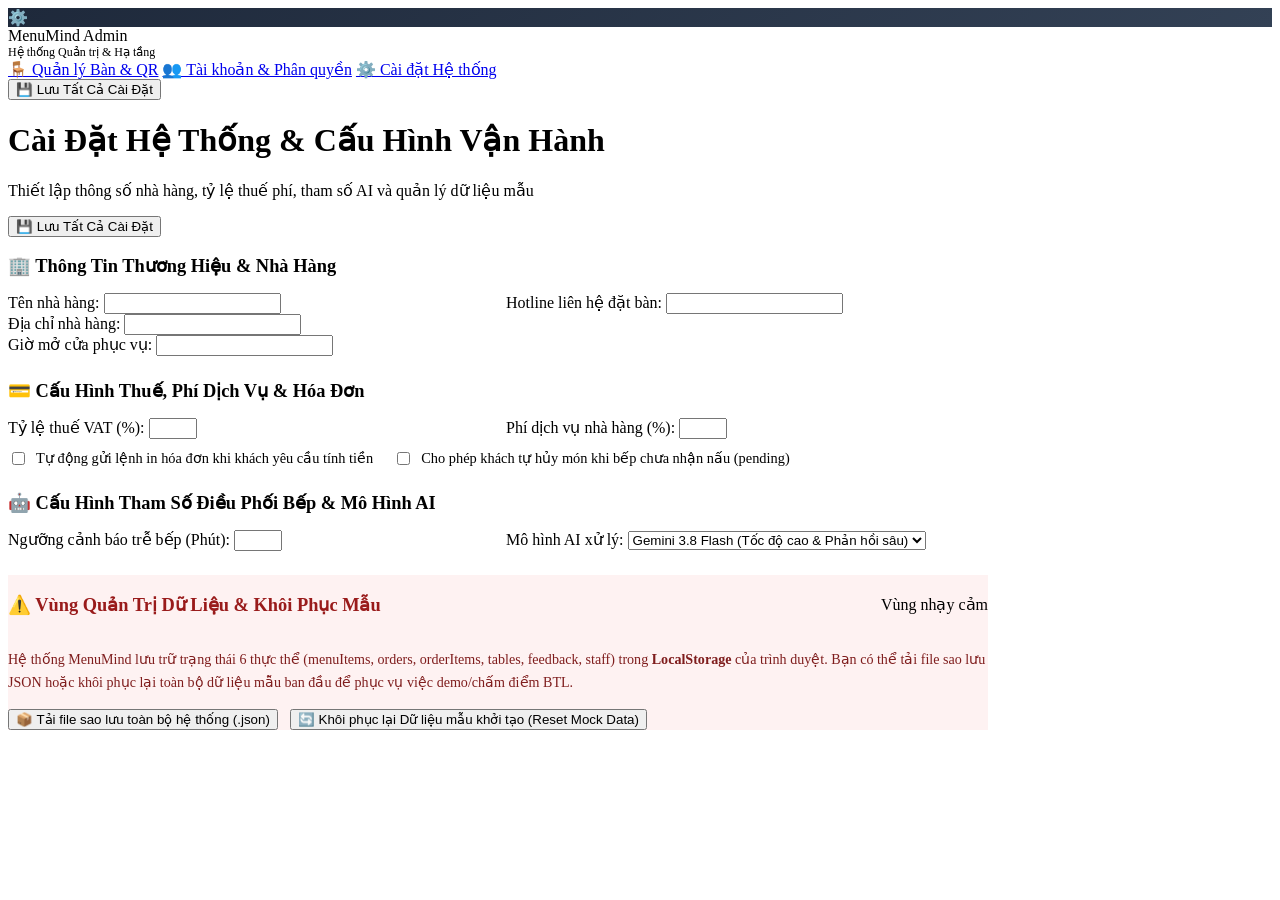
==== admin-user-management.html @ ac323d4d "feat: sua duoi mo rong css va js cho phan he admin" ====
<!DOCTYPE html>
<html lang="vi">
<head>
  <meta charset="UTF-8">
  <meta name="viewport" content="width=device-width, initial-scale=1.0">
  <title>Cài Đặt Hệ Thống | MenuMind - Quản trị viên</title>
  <link rel="stylesheet" href="css/style.css">
  <link rel="stylesheet" href="css/responsive.css">
  <link rel="stylesheet" href="css/pages/admin-settings.css">
</head>
<body>

  <header class="site-header">
    <div class="brand-logo">
      <div class="logo-icon" style="background: linear-gradient(135deg, #1E293B, #334155);">⚙️</div>
      <div>
        <span>MenuMind Admin</span>
        <div style="font-size: 0.75rem; color: var(--text-muted); font-weight: normal;">Hệ thống Quản trị & Hạ tầng</div>
      </div>
    </div>

    <nav class="header-nav">
      <a href="admin-table-management.html" class="nav-link">🪑 Quản lý Bàn & QR</a>
      <a href="admin-user-management.html" class="nav-link">👥 Tài khoản & Phân quyền</a>
      <a href="admin-settings.html" class="nav-link active">⚙️ Cài đặt Hệ thống</a>
    </nav>

    <div class="header-right">
      <button class="btn btn-primary btn-sm" onclick="saveAllSettings()">💾 Lưu Tất Cả Cài Đặt</button>
    </div>
  </header>

  <main class="container" style="max-width: 980px;">
    <div class="page-head">
      <div>
        <h1 class="page-title">Cài Đặt Hệ Thống & Cấu Hình Vận Hành</h1>
        <p class="page-subtitle">Thiết lập thông số nhà hàng, tỷ lệ thuế phí, tham số AI và quản lý dữ liệu mẫu</p>
      </div>
      <button class="btn btn-primary" onclick="saveAllSettings()">💾 Lưu Tất Cả Cài Đặt</button>
    </div>

    <div class="card" style="margin-bottom: 24px;">
      <h3 style="font-size: 1.15rem; color: var(--secondary); margin-bottom: 16px;">
        🏢 Thông Tin Thương Hiệu & Nhà Hàng
      </h3>

      <div style="display: grid; grid-template-columns: 1fr 1fr; gap: 16px;">
        <div class="form-group">
          <label class="form-label" for="settingRestName">Tên nhà hàng:</label>
          <input type="text" id="settingRestName" class="form-control">
        </div>
        <div class="form-group">
          <label class="form-label" for="settingHotline">Hotline liên hệ đặt bàn:</label>
          <input type="text" id="settingHotline" class="form-control">
        </div>
      </div>

      <div class="form-group">
        <label class="form-label" for="settingAddress">Địa chỉ nhà hàng:</label>
        <input type="text" id="settingAddress" class="form-control">
      </div>

      <div class="form-group">
        <label class="form-label" for="settingHours">Giờ mở cửa phục vụ:</label>
        <input type="text" id="settingHours" class="form-control">
      </div>
    </div>

    <div class="card" style="margin-bottom: 24px;">
      <h3 style="font-size: 1.15rem; color: var(--secondary); margin-bottom: 16px;">
        💳 Cấu Hình Thuế, Phí Dịch Vụ & Hóa Đơn
      </h3>

      <div style="display: grid; grid-template-columns: 1fr 1fr; gap: 16px;">
        <div class="form-group">
          <label class="form-label" for="settingVat">Tỷ lệ thuế VAT (%):</label>
          <input type="number" id="settingVat" class="form-control" min="0" max="20" step="1">
        </div>
        <div class="form-group">
          <label class="form-label" for="settingServiceFee">Phí dịch vụ nhà hàng (%):</label>
          <input type="number" id="settingServiceFee" class="form-control" min="0" max="20" step="1">
        </div>
      </div>

      <div style="display: flex; gap: 20px; align-items: center; margin-top: 10px;">
        <label style="display: flex; align-items: center; gap: 8px; cursor: pointer;">
          <input type="checkbox" id="settingAutoPrint">
          <span style="font-size: 0.9rem; font-weight: 500;">Tự động gửi lệnh in hóa đơn khi khách yêu cầu tính tiền</span>
        </label>
        <label style="display: flex; align-items: center; gap: 8px; cursor: pointer;">
          <input type="checkbox" id="settingAllowCancel">
          <span style="font-size: 0.9rem; font-weight: 500;">Cho phép khách tự hủy món khi bếp chưa nhận nấu (pending)</span>
        </label>
      </div>
    </div>

    <div class="card" style="margin-bottom: 24px;">
      <h3 style="font-size: 1.15rem; color: var(--secondary); margin-bottom: 16px;">
        🤖 Cấu Hình Tham Số Điều Phối Bếp & Mô Hình AI
      </h3>

      <div style="display: grid; grid-template-columns: 1fr 1fr; gap: 16px;">
        <div class="form-group">
          <label class="form-label" for="settingAlertDelay">Ngưỡng cảnh báo trễ bếp (Phút):</label>
          <input type="number" id="settingAlertDelay" class="form-control" min="10" max="60">
        </div>
        <div class="form-group">
          <label class="form-label" for="settingAiModel">Mô hình AI xử lý:</label>
          <select id="settingAiModel" class="form-control">
            <option value="Gemini 3.8 Flash">Gemini 3.8 Flash (Tốc độ cao & Phản hồi sâu)</option>
            <option value="MenuMind Rule Engine">Quy tắc định sẵn (Ngoại tuyến 100%)</option>
          </select>
        </div>
      </div>
    </div>

    <div class="card" style="background: #FEF2F2; border-color: #FECACA;">
      <div style="display: flex; justify-content: space-between; align-items: center; margin-bottom: 12px; flex-wrap: wrap; gap: 10px;">
        <h3 style="font-size: 1.15rem; color: #991B1B;">
          ⚠️ Vùng Quản Trị Dữ Liệu & Khôi Phục Mẫu
        </h3>
        <span class="badge badge-urgent">Vùng nhạy cảm</span>
      </div>

      <p style="font-size: 0.88rem; color: #7F1D1D; margin-bottom: 16px; line-height: 1.6;">
        Hệ thống MenuMind lưu trữ trạng thái 6 thực thể (menuItems, orders, orderItems, tables, feedback, staff) trong <strong>LocalStorage</strong> của trình duyệt. Bạn có thể tải file sao lưu JSON hoặc khôi phục lại toàn bộ dữ liệu mẫu ban đầu để phục vụ việc demo/chấm điểm BTL.
      </p>

      <div style="display: flex; gap: 12px; flex-wrap: wrap;">
        <button class="btn btn-secondary btn-sm" onclick="exportFullBackup()">
          📦 Tải file sao lưu toàn bộ hệ thống (.json)
        </button>
        <button class="btn btn-danger btn-sm" onclick="handleFullDatabaseReset()">
          🔄 Khôi phục lại Dữ liệu mẫu khởi tạo (Reset Mock Data)
        </button>
      </div>
    </div>
  </main>

  <script src="assets/data/mock-data.js"></script>
  <script src="js/store.js"></script>
  <script src="js/main.js"></script>
  <script src="js/pages/admin-settings.js"></script>
</body>
</html>
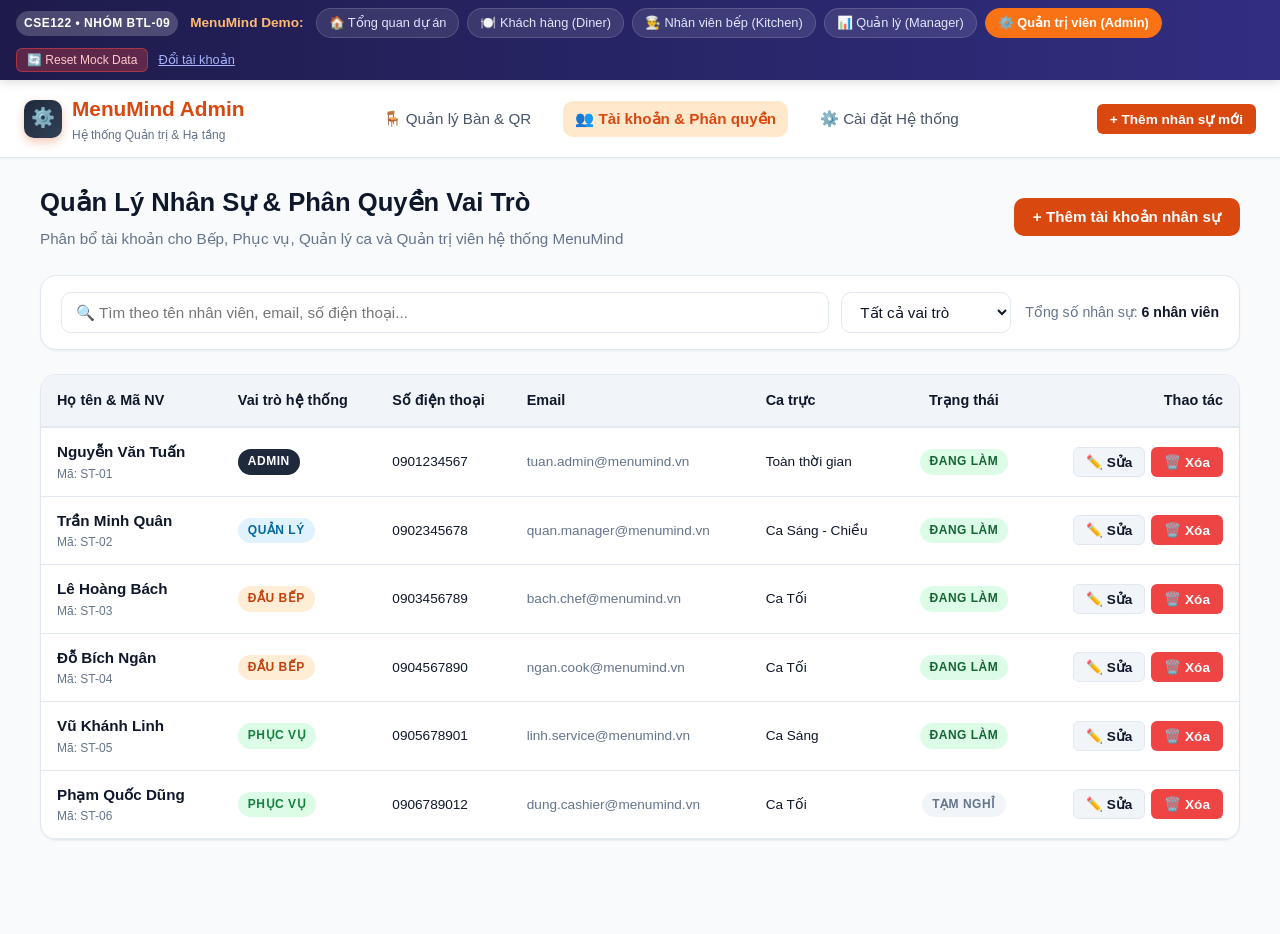
==== commit d410c62f: "feat: tich hop module kitchen login cua hoang" ====
--- a/admin-user-management.html
+++ b/admin-user-management.html
@@ -1,12 +1,12 @@
-  <!DOCTYPE html>
+<!DOCTYPE html>
 <html lang="vi">
 <head>
   <meta charset="UTF-8">
   <meta name="viewport" content="width=device-width, initial-scale=1.0">
-  <title>Cài Đặt Hệ Thống | MenuMind - Quản trị viên</title>
+  <title>Quản Lý Tài Khoản & Nhân Sự | MenuMind - Admin</title>
   <link rel="stylesheet" href="css/style.css">
   <link rel="stylesheet" href="css/responsive.css">
-  <link rel="stylesheet" href="css/pages/admin-settings.css">
+  <link rel="stylesheet" href="css/pages/admin-user-management.css">
 </head>
 <body>
 
@@ -21,125 +21,130 @@
 
     <nav class="header-nav">
       <a href="admin-table-management.html" class="nav-link">🪑 Quản lý Bàn & QR</a>
-      <a href="admin-user-management.html" class="nav-link">👥 Tài khoản & Phân quyền</a>
-      <a href="admin-settings.html" class="nav-link active">⚙️ Cài đặt Hệ thống</a>
+      <a href="admin-user-management.html" class="nav-link active">👥 Tài khoản & Phân quyền</a>
+      <a href="admin-settings.html" class="nav-link">⚙️ Cài đặt Hệ thống</a>
     </nav>
 
     <div class="header-right">
-      <button class="btn btn-primary btn-sm" onclick="saveAllSettings()">💾 Lưu Tất Cả Cài Đặt</button>
+      <button class="btn btn-primary btn-sm" onclick="openStaffModal()">+ Thêm nhân sự mới</button>
     </div>
   </header>
 
-  <main class="container" style="max-width: 980px;">
+  <main class="container">
     <div class="page-head">
       <div>
-        <h1 class="page-title">Cài Đặt Hệ Thống & Cấu Hình Vận Hành</h1>
-        <p class="page-subtitle">Thiết lập thông số nhà hàng, tỷ lệ thuế phí, tham số AI và quản lý dữ liệu mẫu</p>
+        <h1 class="page-title">Quản Lý Nhân Sự & Phân Quyền Vai Trò</h1>
+        <p class="page-subtitle">Phân bổ tài khoản cho Bếp, Phục vụ, Quản lý ca và Quản trị viên hệ thống MenuMind</p>
       </div>
-      <button class="btn btn-primary" onclick="saveAllSettings()">💾 Lưu Tất Cả Cài Đặt</button>
+      <button class="btn btn-primary" onclick="openStaffModal()">+ Thêm tài khoản nhân sự</button>
     </div>
 
-    <div class="card" style="margin-bottom: 24px;">
-      <h3 style="font-size: 1.15rem; color: var(--secondary); margin-bottom: 16px;">
-        🏢 Thông Tin Thương Hiệu & Nhà Hàng
-      </h3>
+    <div class="card staff-filter-card">
+      <div class="staff-filter-row">
+        <div class="staff-filter-inputs">
+          <input type="text" id="staffSearchInput" class="form-control" placeholder="🔍 Tìm theo tên nhân viên, email, số điện thoại..." oninput="renderStaffTable()">
+          <select id="staffRoleFilter" class="form-control" style="width: auto; min-width: 170px;" onchange="renderStaffTable()">
+            <option value="all">Tất cả vai trò</option>
+            <option value="admin">Quản trị viên (Admin)</option>
+            <option value="manager">Quản lý nhà hàng</option>
+            <option value="kitchen">Nhân viên bếp (Chef)</option>
+            <option value="waiter">Nhân viên phục vụ</option>
+          </select>
+        </div>
 
-      <div style="display: grid; grid-template-columns: 1fr 1fr; gap: 16px;">
-        <div class="form-group">
-          <label class="form-label" for="settingRestName">Tên nhà hàng:</label>
-          <input type="text" id="settingRestName" class="form-control">
-        </div>
-        <div class="form-group">
-          <label class="form-label" for="settingHotline">Hotline liên hệ đặt bàn:</label>
-          <input type="text" id="settingHotline" class="form-control">
-        </div>
-      </div>
-
-      <div class="form-group">
-        <label class="form-label" for="settingAddress">Địa chỉ nhà hàng:</label>
-        <input type="text" id="settingAddress" class="form-control">
-      </div>
-
-      <div class="form-group">
-        <label class="form-label" for="settingHours">Giờ mở cửa phục vụ:</label>
-        <input type="text" id="settingHours" class="form-control">
-      </div>
-    </div>
-
-    <div class="card" style="margin-bottom: 24px;">
-      <h3 style="font-size: 1.15rem; color: var(--secondary); margin-bottom: 16px;">
-        💳 Cấu Hình Thuế, Phí Dịch Vụ & Hóa Đơn
-      </h3>
-
-      <div style="display: grid; grid-template-columns: 1fr 1fr; gap: 16px;">
-        <div class="form-group">
-          <label class="form-label" for="settingVat">Tỷ lệ thuế VAT (%):</label>
-          <input type="number" id="settingVat" class="form-control" min="0" max="20" step="1">
-        </div>
-        <div class="form-group">
-          <label class="form-label" for="settingServiceFee">Phí dịch vụ nhà hàng (%):</label>
-          <input type="number" id="settingServiceFee" class="form-control" min="0" max="20" step="1">
-        </div>
-      </div>
-
-      <div style="display: flex; gap: 20px; align-items: center; margin-top: 10px;">
-        <label style="display: flex; align-items: center; gap: 8px; cursor: pointer;">
-          <input type="checkbox" id="settingAutoPrint">
-          <span style="font-size: 0.9rem; font-weight: 500;">Tự động gửi lệnh in hóa đơn khi khách yêu cầu tính tiền</span>
-        </label>
-        <label style="display: flex; align-items: center; gap: 8px; cursor: pointer;">
-          <input type="checkbox" id="settingAllowCancel">
-          <span style="font-size: 0.9rem; font-weight: 500;">Cho phép khách tự hủy món khi bếp chưa nhận nấu (pending)</span>
-        </label>
-      </div>
-    </div>
-
-    <div class="card" style="margin-bottom: 24px;">
-      <h3 style="font-size: 1.15rem; color: var(--secondary); margin-bottom: 16px;">
-        🤖 Cấu Hình Tham Số Điều Phối Bếp & Mô Hình AI
-      </h3>
-
-      <div style="display: grid; grid-template-columns: 1fr 1fr; gap: 16px;">
-        <div class="form-group">
-          <label class="form-label" for="settingAlertDelay">Ngưỡng cảnh báo trễ bếp (Phút):</label>
-          <input type="number" id="settingAlertDelay" class="form-control" min="10" max="60">
-        </div>
-        <div class="form-group">
-          <label class="form-label" for="settingAiModel">Mô hình AI xử lý:</label>
-          <select id="settingAiModel" class="form-control">
-            <option value="Gemini 3.8 Flash">Gemini 3.8 Flash (Tốc độ cao & Phản hồi sâu)</option>
-            <option value="MenuMind Rule Engine">Quy tắc định sẵn (Ngoại tuyến 100%)</option>
-          </select>
+        <div style="font-size: 0.88rem; color: var(--text-muted);">
+          Tổng số nhân sự: <strong id="staffCountBadge" style="color: var(--secondary);">6 nhân viên</strong>
         </div>
       </div>
     </div>
 
-    <div class="card" style="background: #FEF2F2; border-color: #FECACA;">
-      <div style="display: flex; justify-content: space-between; align-items: center; margin-bottom: 12px; flex-wrap: wrap; gap: 10px;">
-        <h3 style="font-size: 1.15rem; color: #991B1B;">
-          ⚠️ Vùng Quản Trị Dữ Liệu & Khôi Phục Mẫu
-        </h3>
-        <span class="badge badge-urgent">Vùng nhạy cảm</span>
-      </div>
-
-      <p style="font-size: 0.88rem; color: #7F1D1D; margin-bottom: 16px; line-height: 1.6;">
-        Hệ thống MenuMind lưu trữ trạng thái 6 thực thể (menuItems, orders, orderItems, tables, feedback, staff) trong <strong>LocalStorage</strong> của trình duyệt. Bạn có thể tải file sao lưu JSON hoặc khôi phục lại toàn bộ dữ liệu mẫu ban đầu để phục vụ việc demo/chấm điểm BTL.
-      </p>
-
-      <div style="display: flex; gap: 12px; flex-wrap: wrap;">
-        <button class="btn btn-secondary btn-sm" onclick="exportFullBackup()">
-          📦 Tải file sao lưu toàn bộ hệ thống (.json)
-        </button>
-        <button class="btn btn-danger btn-sm" onclick="handleFullDatabaseReset()">
-          🔄 Khôi phục lại Dữ liệu mẫu khởi tạo (Reset Mock Data)
-        </button>
+    <div class="card staff-table-card">
+      <div class="table-responsive">
+        <table class="staff-table">
+          <thead>
+            <tr>
+              <th style="padding: 14px 16px;">Họ tên & Mã NV</th>
+              <th style="padding: 14px 12px;">Vai trò hệ thống</th>
+              <th style="padding: 14px 12px;">Số điện thoại</th>
+              <th style="padding: 14px 12px;">Email</th>
+              <th style="padding: 14px 12px;">Ca trực</th>
+              <th style="padding: 14px 12px; text-align: center;">Trạng thái</th>
+              <th style="padding: 14px 16px; text-align: right;">Thao tác</th>
+            </tr>
+          </thead>
+          <tbody id="staffTableBody"></tbody>
+        </table>
       </div>
     </div>
   </main>
 
+  <!-- MODAL STAFF -->
+  <div class="modal-backdrop" id="staffModal">
+    <div class="modal-window">
+      <div class="modal-header">
+        <h3 class="modal-title" id="staffModalTitle">Thêm Nhân Sự Mới</h3>
+        <button onclick="closeModal('staffModal')">✕</button>
+      </div>
+      <form id="staffForm" onsubmit="handleSaveStaff(event)">
+        <div class="modal-body">
+          <input type="hidden" id="formStaffId">
+
+          <div class="form-group">
+            <label class="form-label" for="formStaffName">Họ và tên nhân viên <span style="color:#DC2626;">*</span>:</label>
+            <input type="text" id="formStaffName" class="form-control" placeholder="Ví dụ: Hoàng Minh Đức" required>
+          </div>
+
+          <div style="display: grid; grid-template-columns: 1fr 1fr; gap: 14px;">
+            <div class="form-group">
+              <label class="form-label" for="formStaffRole">Vai trò hệ thống <span style="color:#DC2626;">*</span>:</label>
+              <select id="formStaffRole" class="form-control" required>
+                <option value="waiter">Nhân viên phục vụ</option>
+                <option value="kitchen">Nhân viên bếp</option>
+                <option value="manager">Quản lý nhà hàng</option>
+                <option value="admin">Quản trị viên</option>
+              </select>
+            </div>
+            <div class="form-group">
+              <label class="form-label" for="formStaffShift">Ca làm việc:</label>
+              <select id="formStaffShift" class="form-control">
+                <option value="Toàn thời gian">Toàn thời gian (Full-time)</option>
+                <option value="Ca Sáng - Chiều">Ca Sáng (09:00 - 16:00)</option>
+                <option value="Ca Tối">Ca Tối (16:00 - 23:00)</option>
+              </select>
+            </div>
+          </div>
+
+          <div style="display: grid; grid-template-columns: 1fr 1fr; gap: 14px;">
+            <div class="form-group">
+              <label class="form-label" for="formStaffPhone">Số điện thoại <span style="color:#DC2626;">*</span>:</label>
+              <input type="tel" id="formStaffPhone" class="form-control" placeholder="09xxxxxxxx" required>
+            </div>
+            <div class="form-group">
+              <label class="form-label" for="formStaffEmail">Email đăng nhập <span style="color:#DC2626;">*</span>:</label>
+              <input type="email" id="formStaffEmail" class="form-control" placeholder="user@menumind.vn" required>
+            </div>
+          </div>
+
+          <div class="form-group">
+            <label class="form-label" for="formStaffStatus">Trạng thái làm việc:</label>
+            <select id="formStaffStatus" class="form-control">
+              <option value="active">Đang làm việc (Active)</option>
+              <option value="inactive">Tạm nghỉ / Đã nghỉ việc</option>
+            </select>
+          </div>
+        </div>
+
+        <div class="modal-footer">
+          <button type="button" class="btn btn-secondary" onclick="closeModal('staffModal')">Hủy</button>
+          <button type="submit" class="btn btn-primary">Lưu Nhân Sự</button>
+        </div>
+      </form>
+    </div>
+  </div>
+
   <script src="assets/data/mock-data.js"></script>
   <script src="js/store.js"></script>
   <script src="js/main.js"></script>
-  <script src="js/pages/admin-settings.js"></script>
+  <script src="js/pages/admin-user-management.js"></script>
 </body>
 </html>
--- a/css/style.css
+++ b/css/style.css
@@ -0,0 +1,775 @@
+:root {
+  --primary: #D9480F;
+  --primary-hover: #BF360C;
+  --primary-light: #FFE8CC;
+  --primary-soft: #FFF4E6;
+  
+  --secondary: #0F172A;
+  --secondary-light: #1E293B;
+  --secondary-muted: #475569;
+  
+  --accent-ai: #6366F1;
+  --accent-ai-light: #EEF2FF;
+  --accent-ai-glow: rgba(99, 102, 241, 0.25);
+  
+  --success: #10B981;
+  --success-light: #ECFDF5;
+  --warning: #F59E0B;
+  --warning-light: #FEF3C7;
+  --danger: #EF4444;
+  --danger-light: #FEE2E2;
+  --info: #0284C7;
+  --info-light: #E0F2FE;
+  
+  --bg-page: #F8FAFC;
+  --bg-card: #FFFFFF;
+  --bg-subtle: #F1F5F9;
+  --border-color: #E2E8F0;
+  
+  --text-main: #0F172A;
+  --text-muted: #64748B;
+  --text-light: #94A3B8;
+  --text-white: #FFFFFF;
+  
+  --shadow-sm: 0 1px 2px 0 rgba(0, 0, 0, 0.05);
+  --shadow-md: 0 4px 6px -1px rgba(0, 0, 0, 0.1), 0 2px 4px -2px rgba(0, 0, 0, 0.05);
+  --shadow-lg: 0 10px 15px -3px rgba(0, 0, 0, 0.1), 0 4px 6px -4px rgba(0, 0, 0, 0.05);
+  --shadow-xl: 0 20px 25px -5px rgba(0, 0, 0, 0.1), 0 8px 10px -6px rgba(0, 0, 0, 0.04);
+  
+  --radius-sm: 6px;
+  --radius-md: 10px;
+  --radius-lg: 16px;
+  --radius-full: 9999px;
+  
+  --transition: all 0.2s cubic-bezier(0.4, 0, 0.2, 1);
+  --font-family: -apple-system, BlinkMacSystemFont, "Segoe UI", Roboto, "Helvetica Neue", Arial, sans-serif;
+}
+
+*, *::before, *::after {
+  box-sizing: border-box;
+  margin: 0;
+  padding: 0;
+}
+
+body {
+  font-family: var(--font-family);
+  background-color: var(--bg-page);
+  color: var(--text-main);
+  line-height: 1.6;
+  -webkit-font-smoothing: antialiased;
+  padding-bottom: 70px;
+}
+
+a {
+  color: inherit;
+  text-decoration: none;
+}
+
+button {
+  font-family: inherit;
+  cursor: pointer;
+  border: none;
+  background: none;
+  transition: var(--transition);
+}
+
+input, select, textarea {
+  font-family: inherit;
+  font-size: 0.95rem;
+  color: var(--text-main);
+}
+
+.role-quick-bar {
+  background: linear-gradient(90deg, #1E1B4B 0%, #312E81 100%);
+  color: #fff;
+  padding: 8px 16px;
+  font-size: 0.85rem;
+  display: flex;
+  align-items: center;
+  justify-content: space-between;
+  flex-wrap: wrap;
+  gap: 10px;
+  position: sticky;
+  top: 0;
+  z-index: 1000;
+  box-shadow: 0 2px 10px rgba(0, 0, 0, 0.15);
+}
+
+.role-bar-left {
+  display: flex;
+  align-items: center;
+  gap: 12px;
+}
+
+.role-bar-badge {
+  background: rgba(255, 255, 255, 0.2);
+  padding: 3px 8px;
+  border-radius: var(--radius-full);
+  font-weight: 600;
+  font-size: 0.75rem;
+  letter-spacing: 0.5px;
+}
+
+.role-bar-nav {
+  display: flex;
+  align-items: center;
+  gap: 8px;
+  flex-wrap: wrap;
+}
+
+.role-btn {
+  padding: 4px 12px;
+  border-radius: var(--radius-full);
+  font-size: 0.8rem;
+  font-weight: 500;
+  color: #E0E7FF;
+  background: rgba(255, 255, 255, 0.1);
+  border: 1px solid rgba(255, 255, 255, 0.15);
+}
+
+.role-btn:hover {
+  background: rgba(255, 255, 255, 0.25);
+  color: #fff;
+}
+
+.role-btn.active {
+  background: #F97316;
+  border-color: #F97316;
+  color: #fff;
+  font-weight: 600;
+}
+
+.role-bar-actions {
+  display: flex;
+  align-items: center;
+  gap: 10px;
+}
+
+.btn-reset-data {
+  background: rgba(239, 68, 68, 0.3);
+  color: #FECACA;
+  border: 1px solid rgba(239, 68, 68, 0.5);
+  padding: 4px 10px;
+  border-radius: var(--radius-sm);
+  font-size: 0.75rem;
+}
+
+.btn-reset-data:hover {
+  background: #DC2626;
+  color: #fff;
+}
+
+.site-header {
+  background: var(--bg-card);
+  border-bottom: 1px solid var(--border-color);
+  padding: 12px 24px;
+  display: flex;
+  align-items: center;
+  justify-content: space-between;
+  box-shadow: var(--shadow-sm);
+}
+
+.brand-logo {
+  display: flex;
+  align-items: center;
+  gap: 10px;
+  font-size: 1.3rem;
+  font-weight: 700;
+  color: var(--primary);
+}
+
+.brand-logo .logo-icon {
+  width: 38px;
+  height: 38px;
+  background: linear-gradient(135deg, var(--primary) 0%, #FB923C 100%);
+  color: #fff;
+  border-radius: var(--radius-md);
+  display: flex;
+  align-items: center;
+  justify-content: center;
+  font-size: 1.2rem;
+  box-shadow: 0 4px 10px rgba(217, 72, 15, 0.3);
+}
+
+.header-nav {
+  display: flex;
+  align-items: center;
+  gap: 20px;
+}
+
+.nav-link {
+  font-size: 0.95rem;
+  font-weight: 500;
+  color: var(--secondary-muted);
+  padding: 6px 12px;
+  border-radius: var(--radius-md);
+  display: flex;
+  align-items: center;
+  gap: 6px;
+}
+
+.nav-link:hover {
+  color: var(--primary);
+  background: var(--primary-soft);
+}
+
+.nav-link.active {
+  color: var(--primary);
+  background: var(--primary-light);
+  font-weight: 600;
+}
+
+.header-right {
+  display: flex;
+  align-items: center;
+  gap: 14px;
+}
+
+.table-tag {
+  background: #FEF3C7;
+  color: #92400E;
+  padding: 5px 12px;
+  border-radius: var(--radius-full);
+  font-size: 0.85rem;
+  font-weight: 600;
+  display: flex;
+  align-items: center;
+  gap: 6px;
+  border: 1px solid #FDE68A;
+}
+
+.container {
+  max-width: 1240px;
+  margin: 0 auto;
+  padding: 24px 20px;
+}
+
+.page-head {
+  display: flex;
+  align-items: center;
+  justify-content: space-between;
+  margin-bottom: 24px;
+  flex-wrap: wrap;
+  gap: 16px;
+}
+
+.page-title {
+  font-size: 1.6rem;
+  font-weight: 700;
+  color: var(--secondary);
+}
+
+.page-subtitle {
+  font-size: 0.95rem;
+  color: var(--text-muted);
+  margin-top: 4px;
+}
+
+.btn {
+  display: inline-flex;
+  align-items: center;
+  justify-content: center;
+  gap: 8px;
+  padding: 9px 18px;
+  font-size: 0.95rem;
+  font-weight: 600;
+  border-radius: var(--radius-md);
+  transition: var(--transition);
+  border: 1px solid transparent;
+}
+
+.btn-primary {
+  background: var(--primary);
+  color: #fff;
+}
+.btn-primary:hover {
+  background: var(--primary-hover);
+  box-shadow: 0 4px 12px rgba(217, 72, 15, 0.3);
+}
+
+.btn-secondary {
+  background: var(--bg-subtle);
+  color: var(--secondary);
+  border-color: var(--border-color);
+}
+.btn-secondary:hover {
+  background: #E2E8F0;
+}
+
+.btn-ai {
+  background: linear-gradient(135deg, #4F46E5 0%, #7C3AED 100%);
+  color: #fff;
+  box-shadow: 0 4px 14px var(--accent-ai-glow);
+}
+.btn-ai:hover {
+  opacity: 0.95;
+  transform: translateY(-1px);
+}
+
+.btn-danger {
+  background: var(--danger);
+  color: #fff;
+}
+.btn-danger:hover {
+  background: #DC2626;
+}
+
+.btn-success {
+  background: var(--success);
+  color: #fff;
+}
+
+.btn-sm {
+  padding: 6px 12px;
+  font-size: 0.85rem;
+  border-radius: var(--radius-sm);
+}
+
+.badge {
+  display: inline-flex;
+  align-items: center;
+  padding: 3px 10px;
+  border-radius: var(--radius-full);
+  font-size: 0.75rem;
+  font-weight: 600;
+  text-transform: uppercase;
+  letter-spacing: 0.5px;
+}
+
+.badge-pending { background: #FEF3C7; color: #B45309; }
+.badge-preparing { background: #E0F2FE; color: #0369A1; }
+.badge-ready { background: #DCFCE7; color: #15803D; }
+.badge-served { background: #F1F5F9; color: #475569; }
+.badge-urgent { background: #FEE2E2; color: #B91C1C; animation: pulse 2s infinite; }
+.badge-vegetarian { background: #DCFCE7; color: #166534; }
+.badge-bestseller { background: #FFEDD5; color: #C2410C; }
+
+@keyframes pulse {
+  0%, 100% { opacity: 1; }
+  50% { opacity: 0.6; }
+}
+
+.card {
+  background: var(--bg-card);
+  border-radius: var(--radius-lg);
+  border: 1px solid var(--border-color);
+  box-shadow: var(--shadow-sm);
+  padding: 20px;
+  transition: var(--transition);
+}
+
+.card:hover {
+  box-shadow: var(--shadow-md);
+}
+
+.grid-3 {
+  display: grid;
+  grid-template-columns: repeat(auto-fill, minmax(320px, 1fr));
+  gap: 20px;
+}
+
+.grid-4 {
+  display: grid;
+  grid-template-columns: repeat(auto-fill, minmax(260px, 1fr));
+  gap: 20px;
+}
+
+.dish-card {
+  background: var(--bg-card);
+  border-radius: var(--radius-lg);
+  border: 1px solid var(--border-color);
+  overflow: hidden;
+  display: flex;
+  flex-direction: column;
+  box-shadow: var(--shadow-sm);
+  transition: var(--transition);
+  position: relative;
+}
+
+.dish-card:hover {
+  transform: translateY(-3px);
+  box-shadow: var(--shadow-lg);
+  border-color: #FDBA74;
+}
+
+.dish-thumb {
+  height: 180px;
+  width: 100%;
+  object-fit: cover;
+  background: #E2E8F0;
+}
+
+.dish-badges {
+  position: absolute;
+  top: 12px;
+  left: 12px;
+  display: flex;
+  flex-direction: column;
+  gap: 6px;
+}
+
+.dish-time-badge {
+  position: absolute;
+  top: 12px;
+  right: 12px;
+  background: rgba(15, 23, 42, 0.75);
+  backdrop-filter: blur(4px);
+  color: #fff;
+  padding: 4px 8px;
+  border-radius: var(--radius-full);
+  font-size: 0.75rem;
+  font-weight: 500;
+}
+
+.dish-body {
+  padding: 18px;
+  display: flex;
+  flex-direction: column;
+  flex: 1;
+}
+
+.dish-title {
+  font-size: 1.15rem;
+  font-weight: 700;
+  margin-bottom: 6px;
+  color: var(--secondary);
+}
+
+.dish-desc {
+  font-size: 0.85rem;
+  color: var(--text-muted);
+  display: -webkit-box;
+  -webkit-line-clamp: 2;
+  -webkit-box-orient: vertical;
+  overflow: hidden;
+  margin-bottom: 12px;
+}
+
+.dish-meta {
+  display: flex;
+  align-items: center;
+  justify-content: space-between;
+  margin-top: auto;
+  padding-top: 12px;
+  border-top: 1px solid var(--border-color);
+}
+
+.dish-price {
+  font-size: 1.25rem;
+  font-weight: 700;
+  color: var(--primary);
+}
+
+.ai-card {
+  background: linear-gradient(135deg, #F5F3FF 0%, #EDE9FE 100%);
+  border: 1.5px solid #C4B5FD;
+  border-radius: var(--radius-lg);
+  padding: 22px;
+  margin-bottom: 24px;
+  position: relative;
+  overflow: hidden;
+}
+
+.ai-card-header {
+  display: flex;
+  align-items: center;
+  justify-content: space-between;
+  margin-bottom: 14px;
+}
+
+.ai-badge {
+  background: linear-gradient(135deg, #6366F1, #8B5CF6);
+  color: #fff;
+  padding: 4px 10px;
+  border-radius: var(--radius-full);
+  font-size: 0.75rem;
+  font-weight: 700;
+  display: inline-flex;
+  align-items: center;
+  gap: 6px;
+}
+
+.ai-reason-box {
+  background: #FFFFFF;
+  border-left: 4px solid #8B5CF6;
+  padding: 12px 16px;
+  border-radius: 0 var(--radius-md) var(--radius-md) 0;
+  margin: 14px 0;
+  font-size: 0.9rem;
+  color: #4C1D95;
+}
+
+.ai-actions-bar {
+  display: flex;
+  align-items: center;
+  gap: 10px;
+  flex-wrap: wrap;
+  margin-top: 14px;
+}
+
+.skeleton-loader {
+  display: inline-block;
+  height: 100%;
+  width: 100%;
+  background: linear-gradient(90deg, #f0f0f0 25%, #e0e0e0 50%, #f0f0f0 75%);
+  background-size: 200% 100%;
+  animation: loading 1.5s infinite;
+  border-radius: var(--radius-sm);
+}
+
+@keyframes loading {
+  0% { background-position: 200% 0; }
+  100% { background-position: -200% 0; }
+}
+
+.kanban-board {
+  display: grid;
+  grid-template-columns: repeat(4, 1fr);
+  gap: 16px;
+  align-items: flex-start;
+}
+
+.kanban-col {
+  background: var(--bg-subtle);
+  border-radius: var(--radius-lg);
+  padding: 14px;
+  border: 1px solid var(--border-color);
+  min-height: 580px;
+}
+
+.kanban-col-header {
+  display: flex;
+  align-items: center;
+  justify-content: space-between;
+  margin-bottom: 14px;
+  padding-bottom: 10px;
+  border-bottom: 2px solid var(--border-color);
+}
+
+.kanban-col-title {
+  font-size: 0.95rem;
+  font-weight: 700;
+  color: var(--secondary);
+  display: flex;
+  align-items: center;
+  gap: 8px;
+}
+
+.kanban-col-count {
+  background: #E2E8F0;
+  padding: 2px 8px;
+  border-radius: var(--radius-full);
+  font-size: 0.8rem;
+  font-weight: 600;
+}
+
+.kanban-card {
+  background: var(--bg-card);
+  border-radius: var(--radius-md);
+  padding: 14px;
+  border: 1px solid var(--border-color);
+  box-shadow: var(--shadow-sm);
+  margin-bottom: 12px;
+  transition: var(--transition);
+}
+
+.kanban-card:hover {
+  box-shadow: var(--shadow-md);
+  border-color: #CBD5E1;
+}
+
+.kanban-card-top {
+  display: flex;
+  align-items: center;
+  justify-content: space-between;
+  margin-bottom: 10px;
+}
+
+.kanban-order-id {
+  font-weight: 700;
+  font-size: 0.9rem;
+  color: var(--secondary);
+}
+
+.kanban-table-tag {
+  background: #EEF2FF;
+  color: #4338CA;
+  font-weight: 600;
+  font-size: 0.8rem;
+  padding: 2px 8px;
+  border-radius: var(--radius-sm);
+}
+
+.kanban-dish-item {
+  display: flex;
+  align-items: flex-start;
+  justify-content: space-between;
+  padding: 6px 0;
+  border-bottom: 1px dashed var(--border-color);
+  font-size: 0.88rem;
+}
+
+.kanban-note {
+  background: #FEF2F2;
+  color: #DC2626;
+  font-size: 0.78rem;
+  padding: 3px 6px;
+  border-radius: 4px;
+  margin-top: 4px;
+  font-weight: 500;
+}
+
+.modal-backdrop {
+  position: fixed;
+  top: 0;
+  left: 0;
+  width: 100%;
+  height: 100%;
+  background: rgba(15, 23, 42, 0.6);
+  backdrop-filter: blur(4px);
+  display: flex;
+  align-items: center;
+  justify-content: center;
+  z-index: 2000;
+  opacity: 0;
+  pointer-events: none;
+  transition: opacity 0.2s ease;
+}
+
+.modal-backdrop.show {
+  opacity: 1;
+  pointer-events: auto;
+}
+
+.modal-window {
+  background: var(--bg-card);
+  border-radius: var(--radius-lg);
+  width: 95%;
+  max-width: 580px;
+  max-height: 90vh;
+  overflow-y: auto;
+  box-shadow: var(--shadow-xl);
+  transform: translateY(20px);
+  transition: transform 0.2s ease;
+}
+
+.modal-backdrop.show .modal-window {
+  transform: translateY(0);
+}
+
+.modal-header {
+  padding: 18px 24px;
+  border-bottom: 1px solid var(--border-color);
+  display: flex;
+  align-items: center;
+  justify-content: space-between;
+}
+
+.modal-title {
+  font-size: 1.25rem;
+  font-weight: 700;
+  color: var(--secondary);
+}
+
+.modal-body {
+  padding: 24px;
+}
+
+.modal-footer {
+  padding: 16px 24px;
+  border-top: 1px solid var(--border-color);
+  display: flex;
+  align-items: center;
+  justify-content: flex-end;
+  gap: 12px;
+  background: var(--bg-subtle);
+  border-radius: 0 0 var(--radius-lg) var(--radius-lg);
+}
+
+.form-group {
+  margin-bottom: 16px;
+}
+
+.form-label {
+  display: block;
+  font-size: 0.88rem;
+  font-weight: 600;
+  color: var(--secondary);
+  margin-bottom: 6px;
+}
+
+.form-control {
+  width: 100%;
+  padding: 10px 14px;
+  border: 1px solid var(--border-color);
+  border-radius: var(--radius-md);
+  outline: none;
+  transition: var(--transition);
+  background: #fff;
+}
+
+.form-control:focus {
+  border-color: var(--primary);
+  box-shadow: 0 0 0 3px rgba(217, 72, 15, 0.15);
+}
+
+#toast-container {
+  position: fixed;
+  bottom: 24px;
+  right: 24px;
+  display: flex;
+  flex-direction: column;
+  gap: 10px;
+  z-index: 3000;
+}
+
+.toast {
+  background: #1E293B;
+  color: #fff;
+  padding: 12px 18px;
+  border-radius: var(--radius-md);
+  font-size: 0.9rem;
+  box-shadow: var(--shadow-xl);
+  display: flex;
+  align-items: center;
+  gap: 10px;
+  animation: slideIn 0.3s ease;
+  min-width: 280px;
+}
+
+.toast.toast-success { background: #065F46; border-left: 4px solid #10B981; }
+.toast.toast-error { background: #991B1B; border-left: 4px solid #EF4444; }
+.toast.toast-warning { background: #92400E; border-left: 4px solid #F59E0B; }
+
+@keyframes slideIn {
+  from { transform: translateX(100%); opacity: 0; }
+  to { transform: translateX(0); opacity: 1; }
+}
+
+.empty-state {
+  text-align: center;
+  padding: 48px 20px;
+  background: var(--bg-card);
+  border-radius: var(--radius-lg);
+  border: 1px dashed var(--border-color);
+}
+
+.empty-icon {
+  font-size: 3rem;
+  margin-bottom: 12px;
+  opacity: 0.6;
+}
+
+.empty-title {
+  font-size: 1.15rem;
+  font-weight: 700;
+  color: var(--secondary);
+  margin-bottom: 6px;
+}
+
+.empty-desc {
+  font-size: 0.9rem;
+  color: var(--text-muted);
+  max-width: 400px;
+  margin: 0 auto 16px;
+}
--- a/css/responsive.css
+++ b/css/responsive.css
@@ -0,0 +1,97 @@
+@media (max-width: 1024px) {
+  .kanban-board {
+    grid-template-columns: repeat(2, 1fr);
+  }
+  
+  .grid-4 {
+    grid-template-columns: repeat(auto-fill, minmax(220px, 1fr));
+  }
+}
+
+@media (max-width: 768px) {
+  .site-header {
+    flex-direction: column;
+    align-items: flex-start;
+    gap: 12px;
+    padding: 14px 16px;
+  }
+
+  .header-nav {
+    overflow-x: auto;
+    width: 100%;
+    padding-bottom: 6px;
+    gap: 10px;
+  }
+
+  .header-nav::-webkit-scrollbar {
+    display: none;
+  }
+
+  .header-right {
+    width: 100%;
+    justify-content: space-between;
+  }
+
+  .role-quick-bar {
+    flex-direction: column;
+    align-items: flex-start;
+  }
+
+  .role-bar-nav {
+    width: 100%;
+    overflow-x: auto;
+    padding-bottom: 4px;
+  }
+
+  .kanban-board {
+    grid-template-columns: 1fr;
+  }
+
+  .grid-3 {
+    grid-template-columns: 1fr;
+  }
+
+  .page-head {
+    flex-direction: column;
+    align-items: flex-start;
+  }
+
+  .modal-window {
+    width: 96%;
+    margin: 10px;
+  }
+
+  .responsive-table {
+    display: block;
+    width: 100%;
+    overflow-x: auto;
+  }
+}
+
+@media (max-width: 480px) {
+  .container {
+    padding: 16px 12px;
+  }
+
+  .page-title {
+    font-size: 1.3rem;
+  }
+
+  .dish-thumb {
+    height: 150px;
+  }
+
+  .ai-actions-bar {
+    flex-direction: column;
+    align-items: stretch;
+  }
+
+  .ai-actions-bar .btn {
+    width: 100%;
+  }
+
+  .btn {
+    padding: 8px 14px;
+    font-size: 0.88rem;
+  }
+}
--- a/css/pages/admin-user-management.css
+++ b/css/pages/admin-user-management.css
@@ -0,0 +1,108 @@
+/* admin-user-management.css - Styles riêng cho trang Quản lý Nhân sự & Phân quyền Admin */
+
+.staff-filter-card {
+  margin-bottom: 24px;
+  padding: 16px 20px;
+}
+
+.staff-filter-row {
+  display: flex;
+  gap: 14px;
+  align-items: center;
+  justify-content: space-between;
+  flex-wrap: wrap;
+}
+
+.staff-filter-inputs {
+  display: flex;
+  gap: 12px;
+  flex: 1;
+  min-width: 260px;
+}
+
+.staff-count-text {
+  font-size: 0.88rem;
+  color: var(--text-muted);
+}
+
+.staff-table-card {
+  padding: 0;
+  overflow: hidden;
+  box-shadow: var(--shadow-sm);
+  border: 1px solid var(--border-color);
+  background: var(--bg-card);
+  border-radius: var(--radius-lg);
+}
+
+.table-responsive {
+  overflow-x: auto;
+}
+
+.staff-table {
+  width: 100%;
+  border-collapse: collapse;
+  text-align: left;
+  font-size: 0.9rem;
+}
+
+.staff-table th {
+  background: var(--bg-subtle);
+  border-bottom: 2px solid var(--border-color);
+  color: var(--secondary);
+  font-weight: 700;
+  padding: 14px 16px;
+  white-space: nowrap;
+}
+
+.staff-table td {
+  padding: 12px 16px;
+  border-bottom: 1px solid var(--border-color);
+  vertical-align: middle;
+}
+
+.staff-table tbody tr:hover {
+  background: #F8FAFC;
+  transition: var(--transition);
+}
+
+.staff-name {
+  color: var(--secondary);
+  font-size: 0.95rem;
+  font-weight: 600;
+  display: block;
+}
+
+.staff-code {
+  font-size: 0.75rem;
+  color: var(--text-muted);
+  margin-top: 2px;
+  display: block;
+}
+
+.staff-action-group {
+  display: flex;
+  justify-content: flex-end;
+  gap: 6px;
+}
+
+.staff-modal-grid {
+  display: grid;
+  grid-template-columns: 1fr 1fr;
+  gap: 14px;
+}
+
+@media (max-width: 768px) {
+  .staff-filter-row {
+    flex-direction: column;
+    align-items: stretch;
+  }
+
+  .staff-filter-inputs {
+    flex-direction: column;
+    min-width: 100%;
+  }
+
+  .staff-modal-grid {
+    grid-template-columns: 1fr;
+  }
+}
